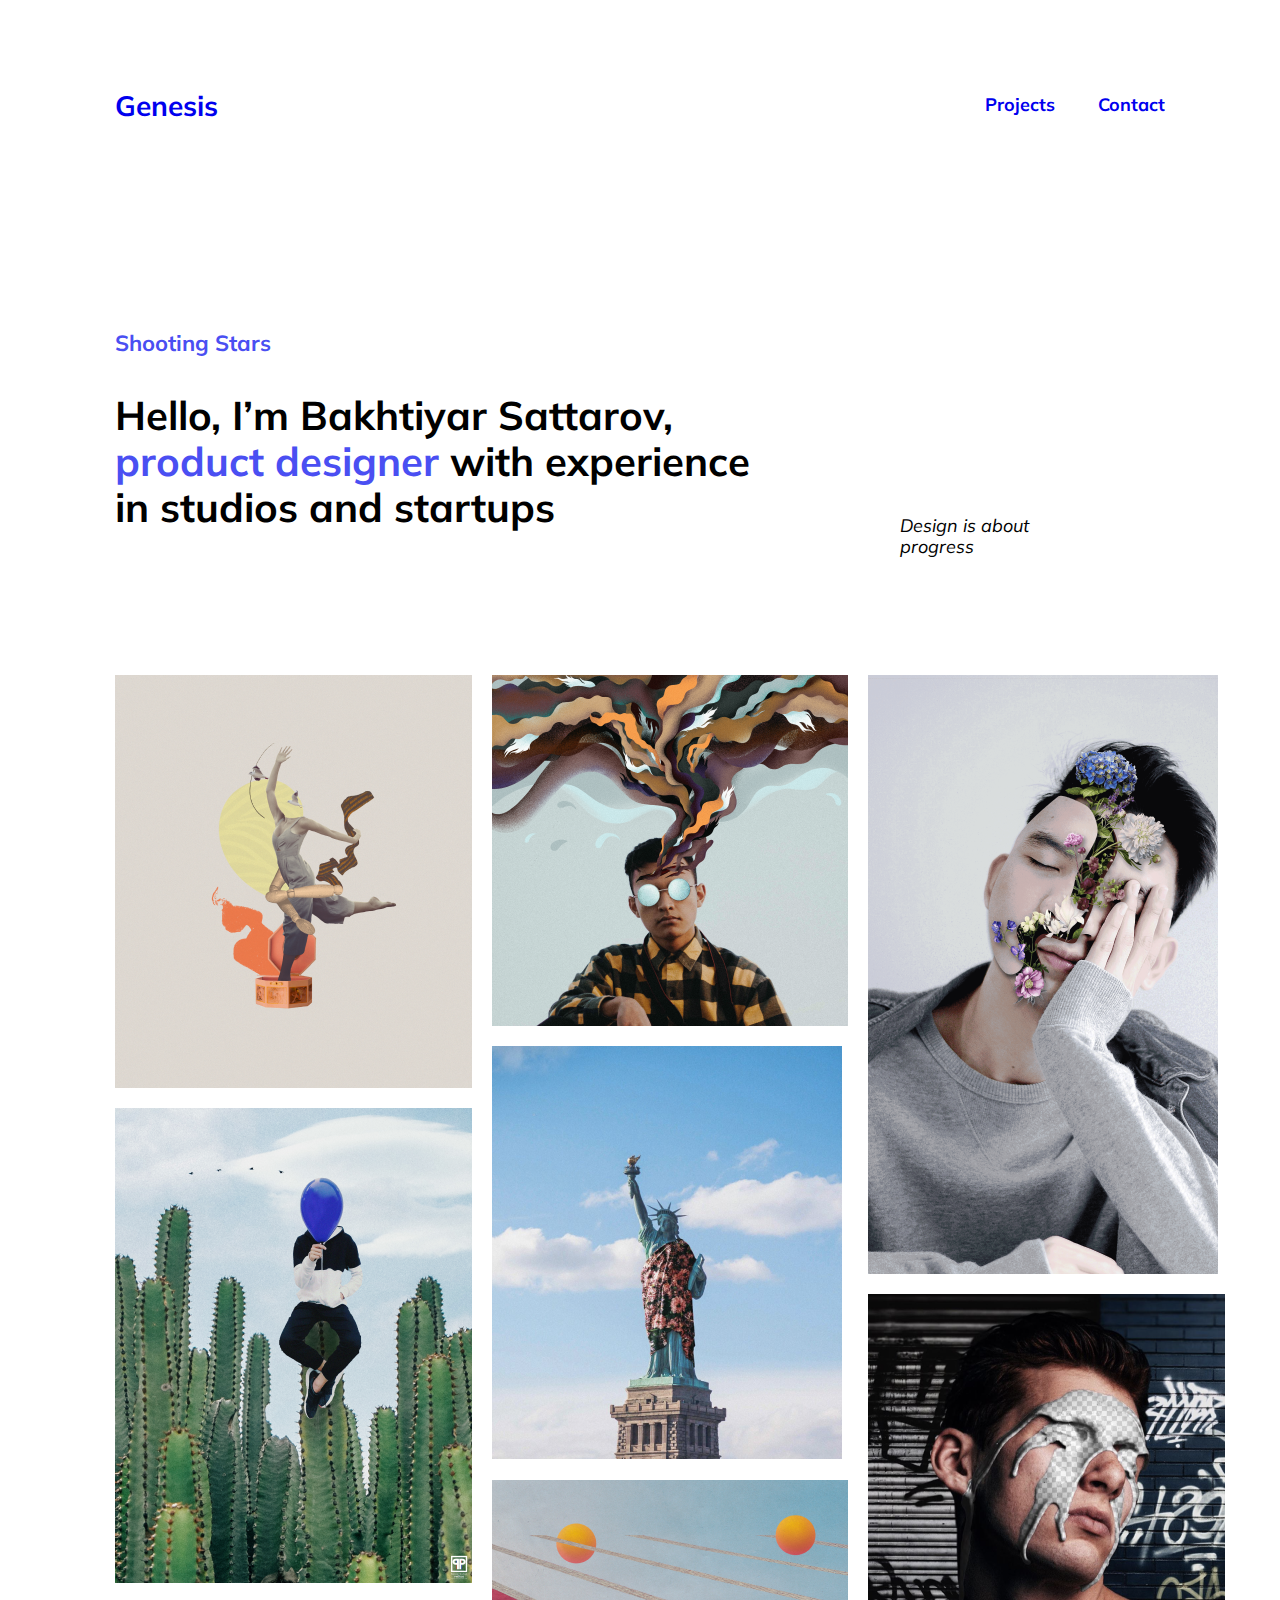
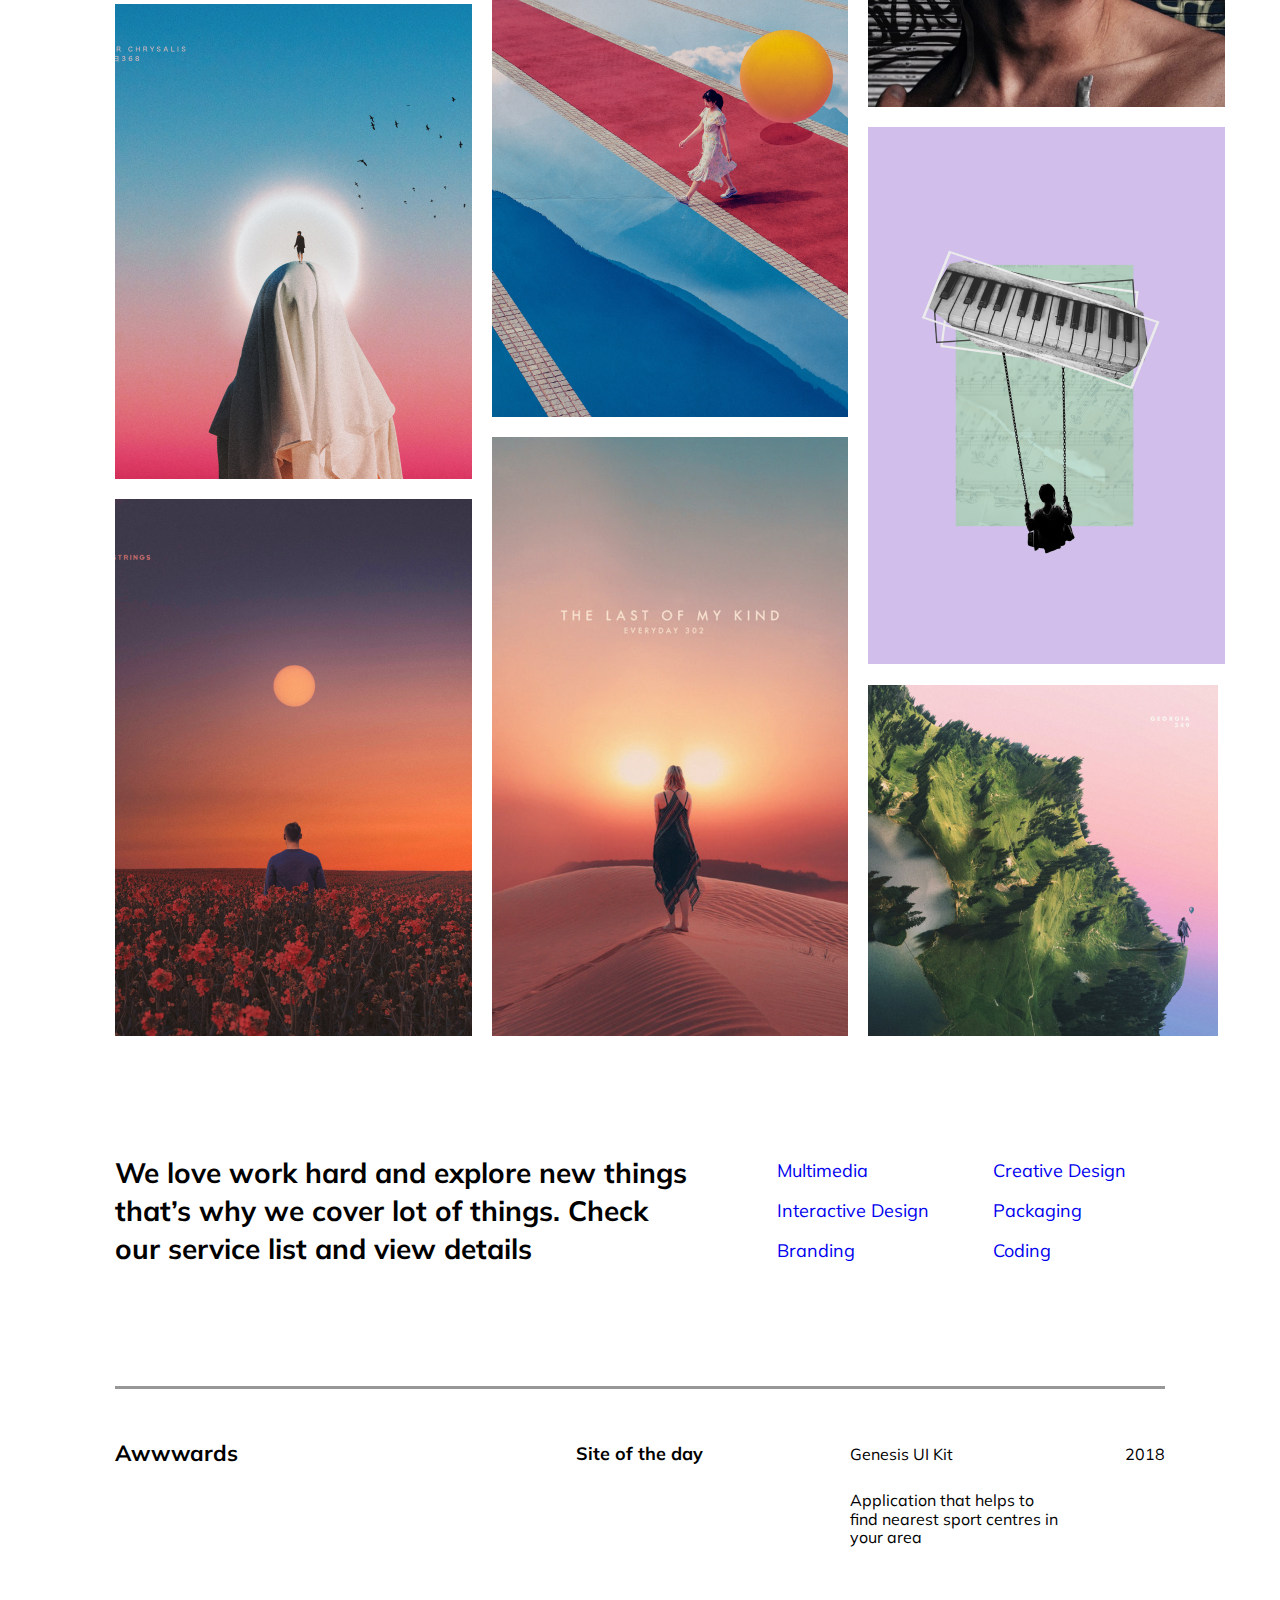
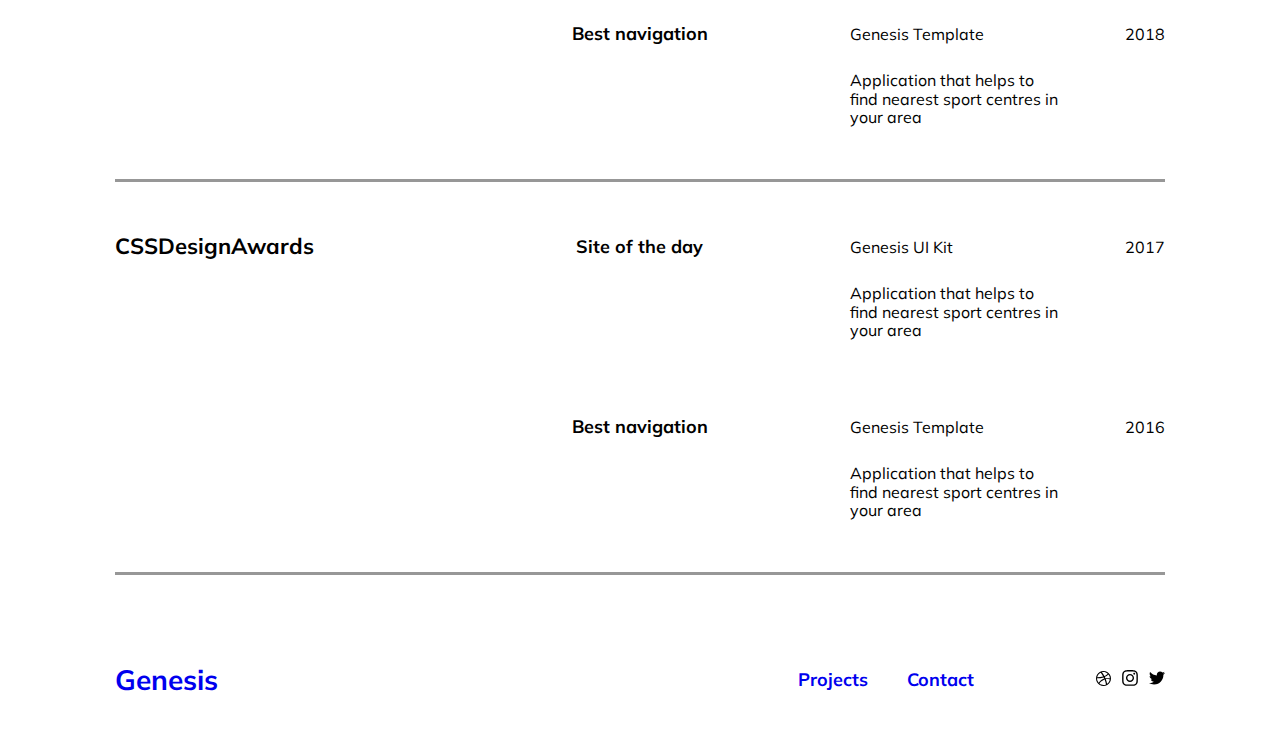
==== index.html @ 358db2c8 "moved contact and project htmls to pages folder and gave images width and height 100% to fix the gri" ====
<!DOCTYPE html>
<html lang="en">
<head>
    <meta charset="UTF-8">
    <meta name="viewport" content="width=device-width, initial-scale=1.0">
    <title>Genesis - Home</title>
    <link rel="stylesheet" href="styles/normalize.css">
    <link rel="preconnect" href="https://fonts.googleapis.com">
    <link rel="preconnect" href="https://fonts.gstatic.com" crossorigin>
    <link href="https://fonts.googleapis.com/css2?family=Mulish:ital,wght@0,200..1000;1,200..1000&display=swap" rel="stylesheet">
    <link rel="stylesheet" href="styles/index.css">
</head>
<body>
    <header class="header">
        <nav class="header-nav">
            <div class="header-nav-left">
                <a href="./index.html" class="home-btn logo">Genesis</a>
            </div>    
            <div class="nav-bar-right">
                <a href="/pages/projects.html" class="nav-btn">Projects</a>
                <a href="pages/contact.html" class="nav-btn">Contact</a>
            </div>
        </nav>
    </header>
    <main>
        <div class="title-text-section">
            <div class="title-container">
                <p class="purple-text shooting-stars">Shooting Stars</p>
                <p class="title">Hello, I’m Bakhtiyar Sattarov,
                    <span class="purple-text">product designer</span> with experience
                    in studios and startups</p>
            </div>
            <p class="quote">Design is about progress</p>
        </div>
        <div class="img-grid">
            <img class="img-grid__img1" src="images/home-page-imgs/img1.png" alt="abstract dancer">
            <img class="img-grid__img2" src="images/home-page-imgs/img2.png" alt="balloon face on cactus">
            <img class="img-grid__img3" src="images/home-page-imgs/img3.png" alt="veiled summit">
            <img class="img-grid__img4" src="images/home-page-imgs/img4.png" alt="standing in a field of flowers">
            <img class="img-grid__img5" src="images/home-page-imgs/img5.png" alt="leaking ideas">
            <img class="img-grid__img6" src="images/home-page-imgs/img6.png" alt="flower robed liberty">
            <img class="img-grid__img7" src="images/home-page-imgs/img7.png" alt="red carpet in the sky">
            <img class="img-grid__img8" src="images/home-page-imgs/img8.png" alt="desert double sunset">
            <img class="img-grid__img9" src="images/home-page-imgs/img9.png" alt="garden thoughts">
            <img class="img-grid__img10" src="images/home-page-imgs/img10.png" alt="alpha chromatic face splash">
            <img class="img-grid__img11" src="images/home-page-imgs/img11.png" alt="piano swing">
            <img class="img-grid__img12" src="images/home-page-imgs/img12.png" alt="the unconventional path">
        </div>
        <div class="service-container">
            <p class="service-text">
                We love work hard and explore new things that’s why we cover lot of things. Check our service list and view details
            </p>
            <div class="service-box1">
                <div class="service-btn"><a href="#">Multimedia</a></div>
                <div class="service-btn"><a href="#">Interactive Design</a></div>
                <div class="service-btn"><a href="#">Branding</a></div>
            </div>
            <div class="service-box2">
                <div class="service-btn"><a href="#">Creative Design</a></div>
                <div class="service-btn"><a href="#">Packaging</a></div>
                <div class="service-btn"><a href="#">Coding</a></div>
            </div>
        </div>
        <div class="awards-section">
            <div class="awards-top">
                <div class="awards-title"><p>Awwwards</p></div>
                <div class="award1"><p>Site of the day</p></div>
                <div class="award2"><p>Best navigation</p></div>
                <div class="award1-item award-text"><p>Genesis UI Kit</p></div>
                <div class="award1-description award-text"><p>Application that helps to find 
                    nearest sport centres in your area</p></div>
                <div class="award2-item award-text"><p>Genesis Template</p></div>
                <div class="award2-description award-text"><p>Application that helps to find 
                    nearest sport centres in your area</p></div>
                <div class="award1-year award-text"><p>2018</p></div>
                <div class="award2-year award-text"><p>2018</p></div>
            </div>
            <div class="awards-bottom">
                <div class="awards-title"><p>CSSDesignAwards</p></div>
                <div class="award1"><p>Site of the day</p></div>
                <div class="award2"><p>Best navigation</p></div>
                <div class="award1-item award-text"><p>Genesis UI Kit</p></div>
                <div class="award1-description award-text"><p>Application that helps to find 
                    nearest sport centres in your area</p></div>
                <div class="award2-item award-text"><p>Genesis Template</p></div>
                <div class="award2-description award-text"><p>Application that helps to find 
                    nearest sport centres in your area</p></div>
                <div class="award1-year award-text"><p>2017</p></div>
                <div class="award2-year award-text"><p>2016</p></div>
            </div>
        </div>
    </main>
    <footer class="footer">
        <nav class="footer-nav">
            <div class="footer-nav-left">
                <a href="./index.html" class="home-btn logo">Genesis</a>
            </div>    
            <div class="footer-nav-right">
                <a href="pages/projects.html" class="nav-btn">Projects</a>
                <a href="pages/contact.html" class="nav-btn">Contact</a>
            </div>
            <div class="social">
                <a href="#"><img class="social-btn-1" src="/images/svg/dribble-brand-wire.svg" alt="dribble_logo"></a>
                <a href="#"><img class="social-btn-2" src="images/svg/instagram-brands-solid.svg" alt="instagram_logo"></a>
                <a href="#"><img class="social-btn-3" src="images/svg/twitter-brands-solid.svg" alt="twitter_logo"></a>
            </div>
        </nav>
    </footer>
</body>
</html>
---- styles/index.css ----
.header{height:3vh;margin-left:9%;margin-right:9%;margin-top:7%}.header-nav{display:flex;justify-content:space-between;align-items:center}.header-nav-right{display:flex;justify-content:space-between}.logo{font-family:"Mulish",sans-serif;font-size:28px;font-weight:700}.nav-btn{font-family:"Mulish",sans-serif;font-size:18px;font-weight:700;margin-left:3vw}.nav-bar-right a:hover{display:inline-block;transform:scale(1.1)}.active-page{text-decoration:underline}.footer{height:10vh;margin-left:9%;margin-right:9%;margin-top:7%}.footer-nav{display:flex;justify-content:space-between;align-items:center}.footer-nav-right{display:flex;justify-content:space-between;margin-left:40%}.footer-nav-right a:hover{display:inline-block;transform:scale(1.1)}.logo{font-size:28px;font-weight:700;text-decoration:none}.nav-btn{font-size:18px;font-weight:700;margin-left:3vw;text-decoration:none}.social{display:flex;align-items:center}.social-btn-1{height:15px;width:15px}.social-btn-2{margin-left:10px;height:18px;width:18px}.social-btn-3{margin-left:10px;height:20px;width:16px}.social a:hover{display:inline-block;transform:scale(1.1);color:rgba(17,76,136,0.8)}main{margin-top:8%;margin-left:9%;margin-right:9%}.title-container{margin-top:10vh}.title-text-section{display:flex;align-items:end}.shooting-stars{font-family:"Mulish",sans-serif;font-size:22px;font-weight:700}.title{font-family:"Mulish",sans-serif;font-size:40px;font-weight:700;margin-top:4vh;max-width:650px}.quote{font-family:"Mulish",sans-serif;font-style:italic;font-size:18px;max-width:207px;max-height:1vh;margin-left:15vh;margin-bottom:5vh}.purple-text{color:#4A4FF2}.img-grid{margin-top:10%;max-width:82%;display:grid;grid-template-columns:repeat(3,1fr);grid-gap:20px}.img-grid__img1{grid-area:1/1/8/2}.img-grid__img2{grid-area:8/1/16/2}.img-grid__img3{grid-area:16/1/24/2}.img-grid__img4{grid-area:24/1/32/2}.img-grid__img5{grid-area:1/2/7/3}.img-grid__img6{grid-area:7/2/14/3}.img-grid__img7{grid-area:14/2/23/3}.img-grid__img8{grid-area:23/2/32/3}.img-grid__img9{grid-area:1/3/11/4}.img-grid__img10{grid-area:11/3/18/4}.img-grid__img11{grid-area:18/3/27/4}.img-grid__img12{grid-area:27/3/32/4}.service-container{margin-top:10vh;display:flex;align-items:center}.service-text{margin-right:auto;width:45vw;font-family:"Mulish",sans-serif;font-size:28px;font-weight:bold;line-height:38px}.service-box1{font-family:"Mulish",sans-serif;font-size:18px;margin-right:5vw;line-height:40px}.service-box2{font-family:"Mulish",sans-serif;font-size:18px;margin-right:3vw;line-height:40px}.service-btn a{text-decoration:none}.awards-section{margin-top:10vh;padding-top:40px;border-top:solid;border-bottom:solid;border-color:#979797}.awards-title{font-family:"Mulish",sans-serif;font-size:22px;font-weight:bold}.award1,.award2{font-family:"Mulish",sans-serif;font-size:18px;font-weight:bold}.award-text{font-family:"Mulish",sans-serif;font-size:16px}.awards-top{display:grid;grid-template-columns:30% 40% 1fr 10%;grid-template-rows:50px 80px 50px 50px 80px 40px;align-items:center}.awards-bottom{display:grid;grid-template-columns:30% 40% 1fr 10%;grid-template-rows:50px 80px 50px 50px 80px 40px;align-items:center;padding-top:40px;border-top:solid;border-color:#979797}.awards-title{grid-area:1/1}.award1{grid-area:1/2;justify-self:center}.award1-item{grid-area:1/3}.award1-description{grid-area:2/3}.award1-year{grid-area:1/4;justify-self:end}.award2{grid-area:4/2;justify-self:center}.award2-item{grid-area:4/3}.award2-description{grid-area:5/3}.award2-year{grid-area:4/4;justify-self:end}body{width:100%;height:100vh}
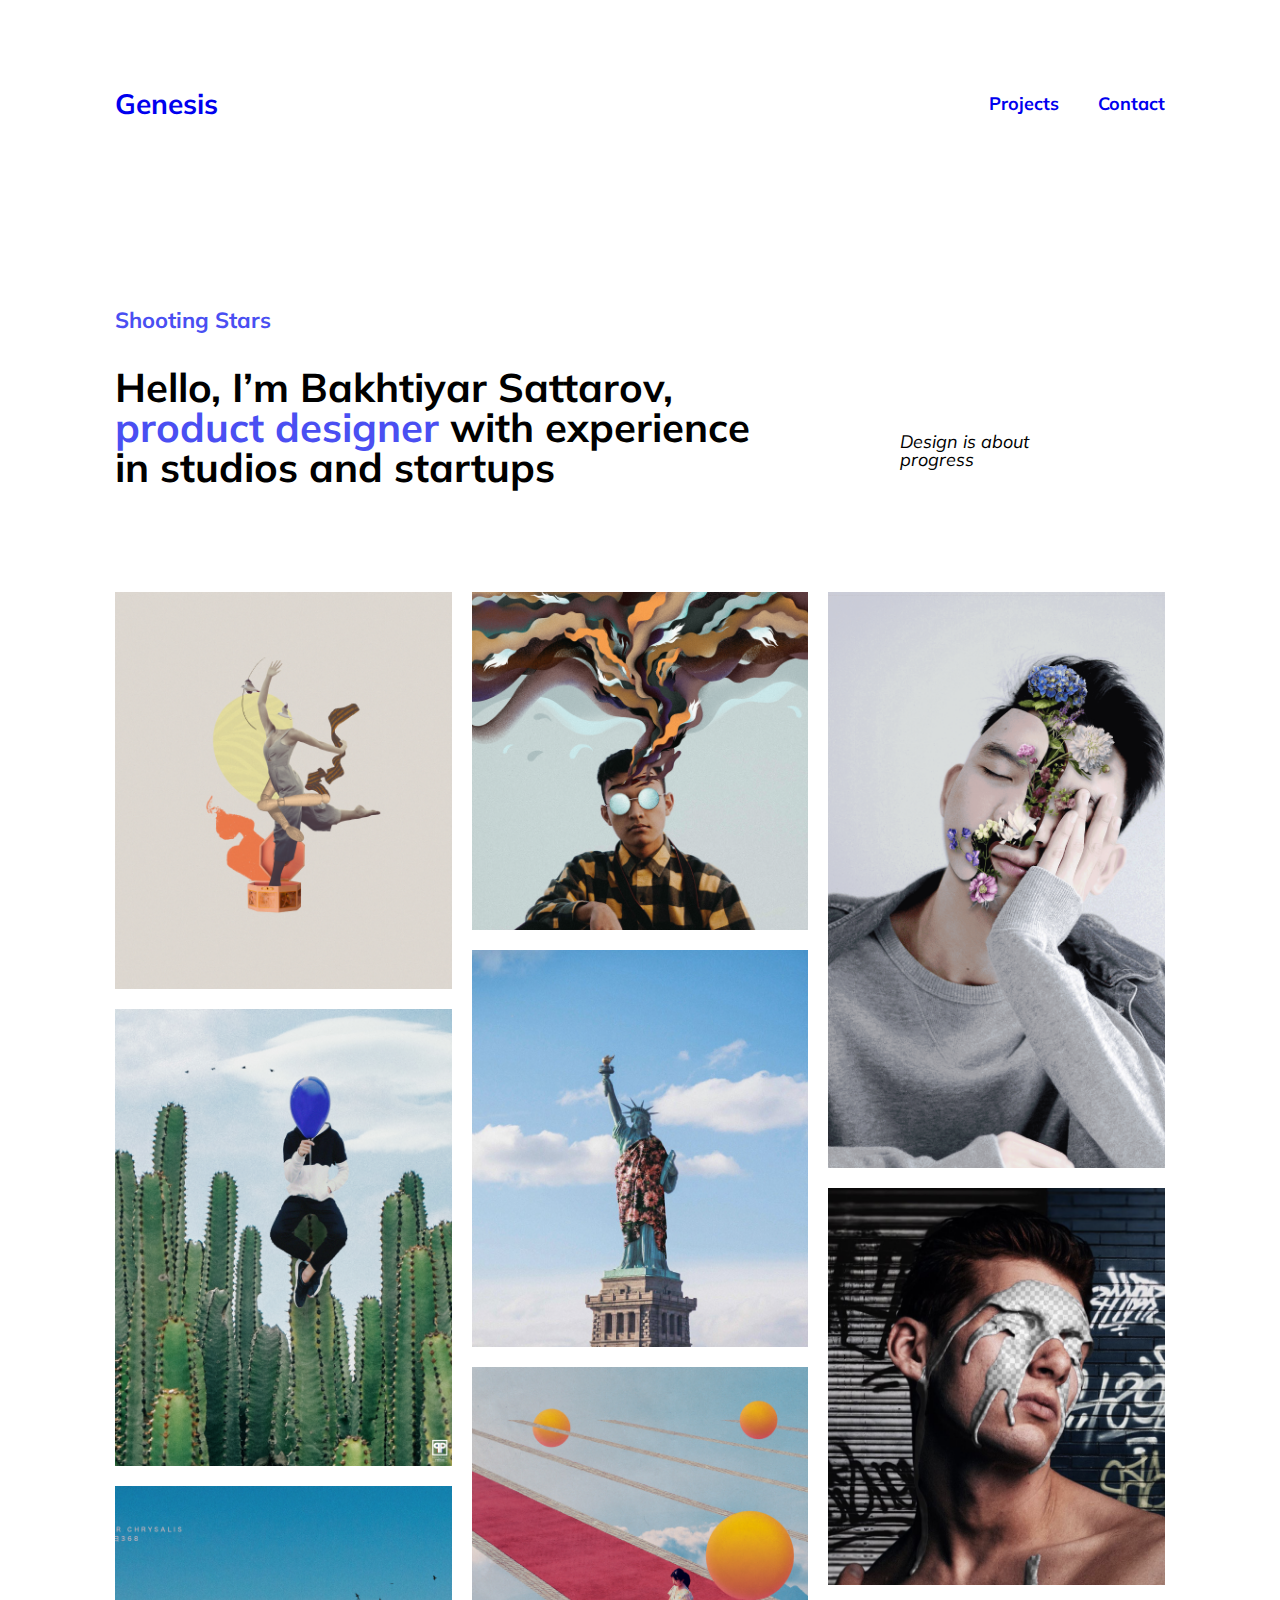
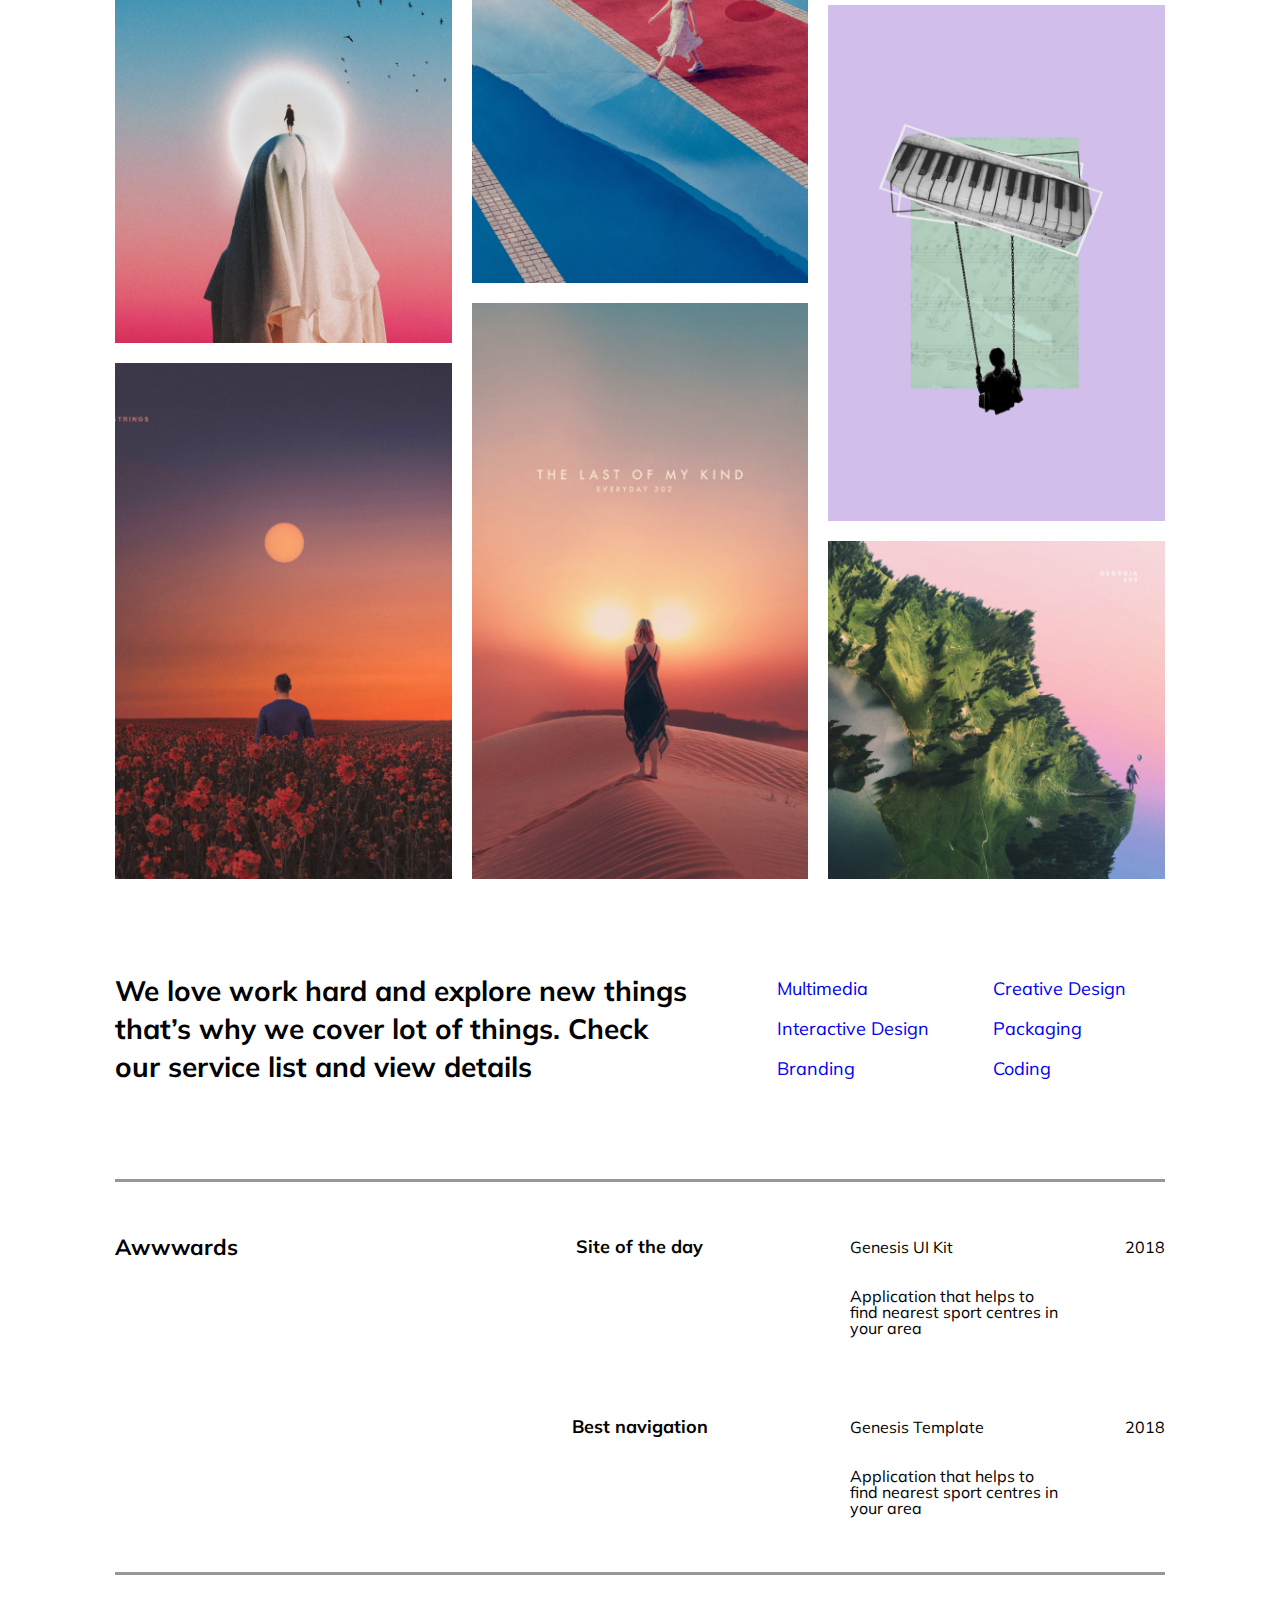
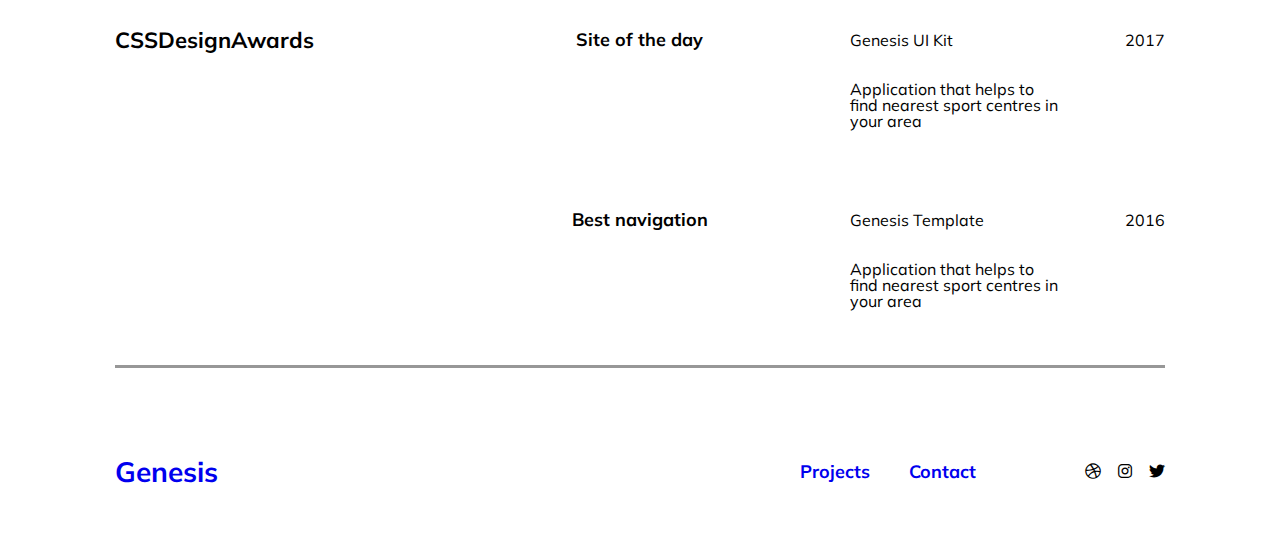
==== commit c8005596: "changes implemented according to feedback, grid is fixed, social buttons are now font awesome, googl" ====
--- a/index.html
+++ b/index.html
@@ -4,22 +4,21 @@
     <meta charset="UTF-8">
     <meta name="viewport" content="width=device-width, initial-scale=1.0">
     <title>Genesis - Home</title>
-    <link rel="stylesheet" href="styles/normalize.css">
+    <link rel="stylesheet" href="styles/reset.css">
     <link rel="preconnect" href="https://fonts.googleapis.com">
     <link rel="preconnect" href="https://fonts.gstatic.com" crossorigin>
     <link href="https://fonts.googleapis.com/css2?family=Mulish:ital,wght@0,200..1000;1,200..1000&display=swap" rel="stylesheet">
+    <link rel="stylesheet" href="https://cdnjs.cloudflare.com/ajax/libs/font-awesome/6.6.0/css/all.min.css">
     <link rel="stylesheet" href="styles/index.css">
 </head>
 <body>
     <header class="header">
         <nav class="header-nav">
-            <div class="header-nav-left">
-                <a href="./index.html" class="home-btn logo">Genesis</a>
-            </div>    
-            <div class="nav-bar-right">
+            <ul>
+                <a href="/index.html" class="home-btn logo">Genesis</a>    
                 <a href="/pages/projects.html" class="nav-btn">Projects</a>
                 <a href="pages/contact.html" class="nav-btn">Contact</a>
-            </div>
+            </ul>
         </nav>
     </header>
     <main>
@@ -92,17 +91,15 @@
     </main>
     <footer class="footer">
         <nav class="footer-nav">
-            <div class="footer-nav-left">
+            <ul>
                 <a href="./index.html" class="home-btn logo">Genesis</a>
-            </div>    
-            <div class="footer-nav-right">
                 <a href="pages/projects.html" class="nav-btn">Projects</a>
                 <a href="pages/contact.html" class="nav-btn">Contact</a>
-            </div>
+            </ul>
             <div class="social">
-                <a href="#"><img class="social-btn-1" src="/images/svg/dribble-brand-wire.svg" alt="dribble_logo"></a>
-                <a href="#"><img class="social-btn-2" src="images/svg/instagram-brands-solid.svg" alt="instagram_logo"></a>
-                <a href="#"><img class="social-btn-3" src="images/svg/twitter-brands-solid.svg" alt="twitter_logo"></a>
+                <a href="#"><i class="fa-brands fa-dribbble"></i></a>
+                <a href="#"><i class="fa-brands fa-instagram"></i></a>
+                <a href="#"><i class="fa-brands fa-twitter"></i></a>
             </div>
         </nav>
     </footer>
--- a/styles/index.css
+++ b/styles/index.css
@@ -1 +1 @@
-.header{height:3vh;margin-left:9%;margin-right:9%;margin-top:7%}.header-nav{display:flex;justify-content:space-between;align-items:center}.header-nav-right{display:flex;justify-content:space-between}.logo{font-family:"Mulish",sans-serif;font-size:28px;font-weight:700}.nav-btn{font-family:"Mulish",sans-serif;font-size:18px;font-weight:700;margin-left:3vw}.nav-bar-right a:hover{display:inline-block;transform:scale(1.1)}.active-page{text-decoration:underline}.footer{height:10vh;margin-left:9%;margin-right:9%;margin-top:7%}.footer-nav{display:flex;justify-content:space-between;align-items:center}.footer-nav-right{display:flex;justify-content:space-between;margin-left:40%}.footer-nav-right a:hover{display:inline-block;transform:scale(1.1)}.logo{font-size:28px;font-weight:700;text-decoration:none}.nav-btn{font-size:18px;font-weight:700;margin-left:3vw;text-decoration:none}.social{display:flex;align-items:center}.social-btn-1{height:15px;width:15px}.social-btn-2{margin-left:10px;height:18px;width:18px}.social-btn-3{margin-left:10px;height:20px;width:16px}.social a:hover{display:inline-block;transform:scale(1.1);color:rgba(17,76,136,0.8)}main{margin-top:8%;margin-left:9%;margin-right:9%}.title-container{margin-top:10vh}.title-text-section{display:flex;align-items:end}.shooting-stars{font-family:"Mulish",sans-serif;font-size:22px;font-weight:700}.title{font-family:"Mulish",sans-serif;font-size:40px;font-weight:700;margin-top:4vh;max-width:650px}.quote{font-family:"Mulish",sans-serif;font-style:italic;font-size:18px;max-width:207px;max-height:1vh;margin-left:15vh;margin-bottom:5vh}.purple-text{color:#4A4FF2}.img-grid{margin-top:10%;max-width:82%;display:grid;grid-template-columns:repeat(3,1fr);grid-gap:20px}.img-grid__img1{grid-area:1/1/8/2}.img-grid__img2{grid-area:8/1/16/2}.img-grid__img3{grid-area:16/1/24/2}.img-grid__img4{grid-area:24/1/32/2}.img-grid__img5{grid-area:1/2/7/3}.img-grid__img6{grid-area:7/2/14/3}.img-grid__img7{grid-area:14/2/23/3}.img-grid__img8{grid-area:23/2/32/3}.img-grid__img9{grid-area:1/3/11/4}.img-grid__img10{grid-area:11/3/18/4}.img-grid__img11{grid-area:18/3/27/4}.img-grid__img12{grid-area:27/3/32/4}.service-container{margin-top:10vh;display:flex;align-items:center}.service-text{margin-right:auto;width:45vw;font-family:"Mulish",sans-serif;font-size:28px;font-weight:bold;line-height:38px}.service-box1{font-family:"Mulish",sans-serif;font-size:18px;margin-right:5vw;line-height:40px}.service-box2{font-family:"Mulish",sans-serif;font-size:18px;margin-right:3vw;line-height:40px}.service-btn a{text-decoration:none}.awards-section{margin-top:10vh;padding-top:40px;border-top:solid;border-bottom:solid;border-color:#979797}.awards-title{font-family:"Mulish",sans-serif;font-size:22px;font-weight:bold}.award1,.award2{font-family:"Mulish",sans-serif;font-size:18px;font-weight:bold}.award-text{font-family:"Mulish",sans-serif;font-size:16px}.awards-top{display:grid;grid-template-columns:30% 40% 1fr 10%;grid-template-rows:50px 80px 50px 50px 80px 40px;align-items:center}.awards-bottom{display:grid;grid-template-columns:30% 40% 1fr 10%;grid-template-rows:50px 80px 50px 50px 80px 40px;align-items:center;padding-top:40px;border-top:solid;border-color:#979797}.awards-title{grid-area:1/1}.award1{grid-area:1/2;justify-self:center}.award1-item{grid-area:1/3}.award1-description{grid-area:2/3}.award1-year{grid-area:1/4;justify-self:end}.award2{grid-area:4/2;justify-self:center}.award2-item{grid-area:4/3}.award2-description{grid-area:5/3}.award2-year{grid-area:4/4;justify-self:end}body{width:100%;height:100vh}+.header{height:3vh;margin-left:9%;margin-right:9%;margin-top:7%}.header-nav ul{display:flex;text-align:right;align-items:center}.logo{font-family:"Mulish",sans-serif;font-size:28px;font-weight:700;margin-right:auto}.nav-btn{font-family:"Mulish",sans-serif;font-size:18px;font-weight:700;margin-left:3vw}.nav-btn:hover{display:inline-block;transform:scale(1.1)}.active-page{text-decoration:underline}.footer{height:10vh;margin-left:9%;margin-right:9%;margin-top:7%}.footer-nav{display:flex;justify-content:end;align-items:center}.footer-nav ul{display:flex;justify-content:space-between;align-items:center;margin-right:auto;width:82%}.logo{font-size:28px;font-weight:700;text-decoration:none}.nav-btn{font-size:18px;font-weight:700;margin-left:3vw;text-decoration:none}.nav-btn:hover{display:inline-block;transform:scale(1.1)}.social a{color:black;margin-left:1vw}.social a:hover{display:inline-block;transform:scale(1.1);color:rgba(17,76,136,0.8)}main{margin-top:8%;margin-left:9%;margin-right:9%}.title-container{margin-top:10vh}.title-text-section{display:flex;align-items:end}.shooting-stars{font-family:"Mulish",sans-serif;font-size:22px;font-weight:700}.title{font-family:"Mulish",sans-serif;font-size:40px;font-weight:700;margin-top:4vh;max-width:650px}.quote{font-family:"Mulish",sans-serif;font-style:italic;font-size:18px;max-width:207px;max-height:1vh;margin-left:15vh;margin-bottom:5vh}.purple-text{color:#4A4FF2}.img-grid img{width:100%;height:100%}.img-grid{margin-top:10%;display:grid;grid-template-columns:repeat(3,1fr);grid-template-rows:repeat(32,1fr);grid-gap:20px}.img-grid__img1{grid-area:1/1/8/2}.img-grid__img2{grid-area:8/1/16/2}.img-grid__img3{grid-area:16/1/24/2}.img-grid__img4{grid-area:24/1/33/2}.img-grid__img5{grid-area:1/2/7/3}.img-grid__img6{grid-area:7/2/14/3}.img-grid__img7{grid-area:14/2/23/3}.img-grid__img8{grid-area:23/2/33/3}.img-grid__img9{grid-area:1/3/11/4}.img-grid__img10{grid-area:11/3/18/4}.img-grid__img11{grid-area:18/3/27/4}.img-grid__img12{grid-area:27/3/33/4}.service-container{margin-top:10vh;display:flex;align-items:center}.service-text{margin-right:auto;width:45vw;font-family:"Mulish",sans-serif;font-size:28px;font-weight:bold;line-height:38px}.service-box1{font-family:"Mulish",sans-serif;font-size:18px;margin-right:5vw;line-height:40px}.service-box2{font-family:"Mulish",sans-serif;font-size:18px;margin-right:3vw;line-height:40px}.service-btn a{text-decoration:none}.awards-section{margin-top:10vh;padding-top:40px;border-top:solid;border-bottom:solid;border-color:#979797}.awards-title{font-family:"Mulish",sans-serif;font-size:22px;font-weight:bold}.award1,.award2{font-family:"Mulish",sans-serif;font-size:18px;font-weight:bold}.award-text{font-family:"Mulish",sans-serif;font-size:16px}.awards-top{display:grid;grid-template-columns:30% 40% 1fr 10%;grid-template-rows:50px 80px 50px 50px 80px 40px;align-items:center}.awards-bottom{display:grid;grid-template-columns:30% 40% 1fr 10%;grid-template-rows:50px 80px 50px 50px 80px 40px;align-items:center;padding-top:40px;border-top:solid;border-color:#979797}.awards-title{grid-area:1/1}.award1{grid-area:1/2;justify-self:center}.award1-item{grid-area:1/3}.award1-description{grid-area:2/3}.award1-year{grid-area:1/4;justify-self:end}.award2{grid-area:4/2;justify-self:center}.award2-item{grid-area:4/3}.award2-description{grid-area:5/3}.award2-year{grid-area:4/4;justify-self:end}body{width:100%;height:100vh}